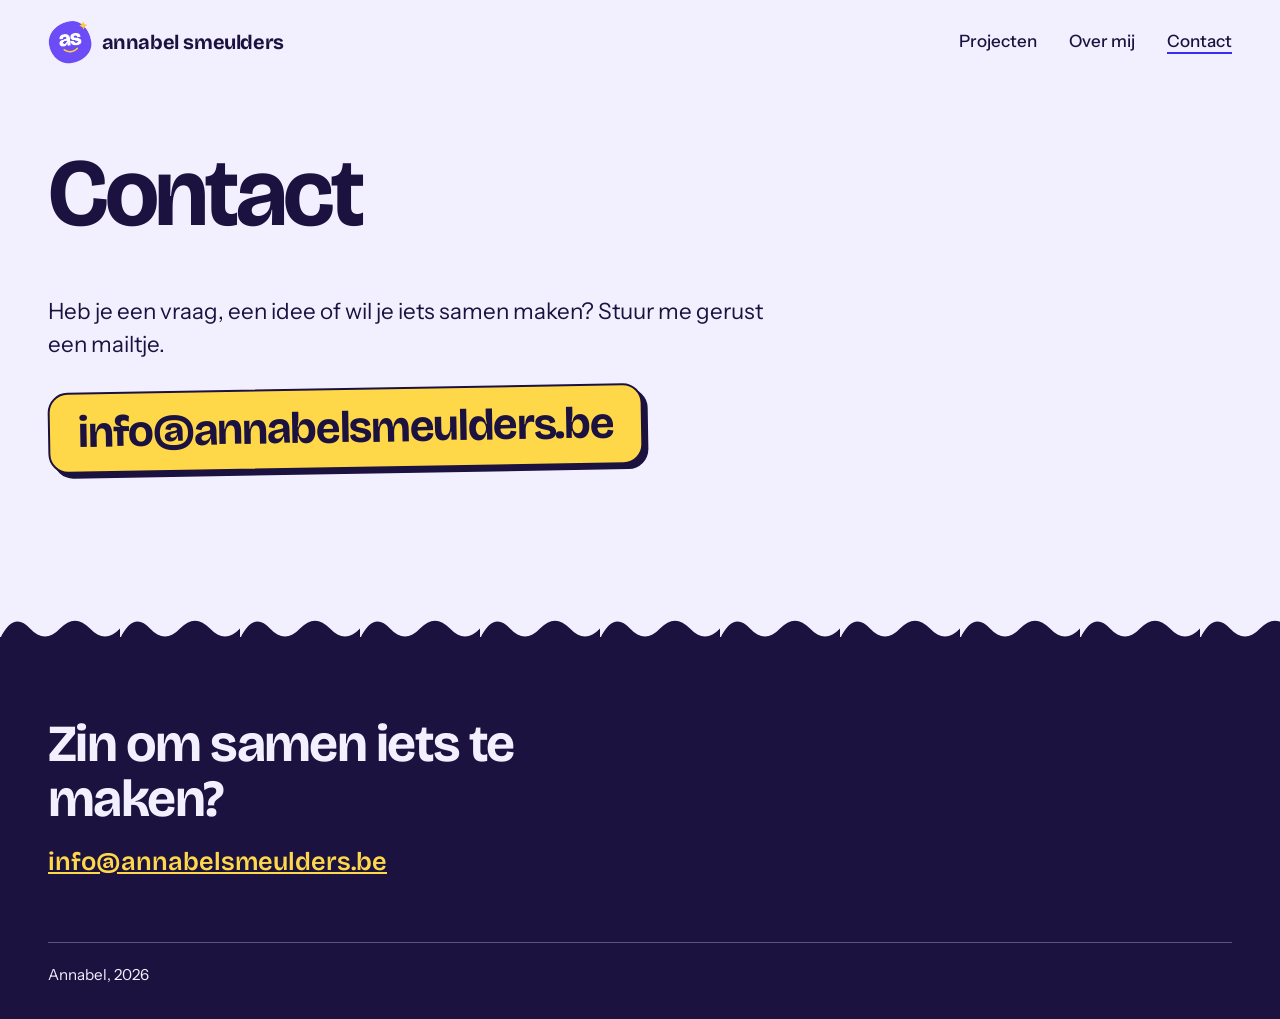
==== contact.html @ 8a9bc987 "Eerste versie van het portfolio Co-Authored-By: Claude Opus 5.5 <noreply@anthropic.com>" ====
<!doctype html>
<html lang="nl">
<head>
  <meta charset="utf-8">
  <meta name="viewport" content="width=device-width, initial-scale=1">
  <title>Contact | Annabel</title>
  <meta name="description" content="Portfolio van Annabel, student Experience Design in Mechelen. Websites, apps, Unity en 3D, data-visualisatie en meer.">
  <meta property="og:type" content="website">
  <meta property="og:title" content="Annabel | Portfolio Experience Design">
  <meta property="og:description" content="Websites, apps, Unity en 3D, data-visualisatie en meer.">
  <meta name="theme-color" content="#f2f0ff">
  <link rel="icon" href="favicon.svg" type="image/svg+xml">
  <link rel="preconnect" href="https://fonts.googleapis.com">
  <link rel="preconnect" href="https://fonts.gstatic.com" crossorigin>
  <link href="https://fonts.googleapis.com/css2?family=Bricolage+Grotesque:opsz,wght@12..96,400..800&family=Instrument+Sans:wght@400..700&display=swap" rel="stylesheet">
  <link rel="stylesheet" href="css/style.css">
</head>
<body data-pagina="contact">
<main id="main">
  <section class="wrap paginakop">
    <h1>Contact</h1>
  </section>

  <section class="wrap contact-pagina">
    <p class="lead">Heb je een vraag, een idee of wil je iets samen maken? Stuur me gerust een mailtje.</p>
    <a class="contact-mail" id="contact-mail" href="#"></a>
    <ul class="contact-links" id="contact-links"></ul>
  </section>
</main>
<noscript><p class="wrap">Deze site heeft JavaScript nodig om de projecten te tonen. Zet JavaScript aan of mail me via de knop onderaan.</p></noscript>
<script src="content.js"></script>
<script src="js/app.js"></script>
<script src="js/snake.js"></script>
</body>
</html>
---- css/style.css ----
/* ==========================================================================
   STIJL
   Kleuren en lettertypes staan bovenaan als variabelen: pas ze daar aan en
   de hele site verandert mee.
   ========================================================================== */

:root {
  --papier: #f2f0ff;
  --inkt: #1c1240;
  --blauw: #3a2cf0;
  --oranje: #ff6a3d;
  --geel: #ffd84a;
  --roze: #ff9ad5;
  --mint: #7fe0c0;

  --lijn: rgba(28, 18, 64, 0.18);
  --gedempt: rgba(28, 18, 64, 0.72);

  --rand: clamp(1.25rem, 4vw, 3rem);
  --max: 1200px;

  --kop: "Bricolage Grotesque", "Arial Rounded MT Bold", "Helvetica Neue", Arial, sans-serif;
  --tekst: "Instrument Sans", system-ui, -apple-system, "Segoe UI", Roboto, sans-serif;
}

*,
*::before,
*::after {
  box-sizing: border-box;
}

html {
  -webkit-text-size-adjust: 100%;
}

body {
  margin: 0;
  background: var(--papier);
  color: var(--inkt);
  font: 400 1.0625rem/1.6 var(--tekst);
}

img,
svg {
  display: block;
  max-width: 100%;
}

a {
  color: inherit;
}

h1,
h2,
h3 {
  font-family: var(--kop);
  margin: 0;
}

.wrap {
  width: min(100% - 2 * var(--rand), var(--max));
  margin-inline: auto;
}

:focus-visible {
  outline: 3px solid var(--oranje);
  outline-offset: 3px;
  border-radius: 4px;
}

.skip {
  position: absolute;
  left: var(--rand);
  top: -5rem;
  z-index: 100;
  background: var(--inkt);
  color: var(--papier);
  padding: 0.6rem 1rem;
  border-radius: 999px;
}
.skip:focus {
  top: 1rem;
}

/* ---------- Kop en menu ---------- */

.kop {
  display: flex;
  justify-content: space-between;
  align-items: center;
  padding-block: 1.25rem;
}

.logo {
  font: 700 1.25rem/1 var(--kop);
  letter-spacing: -0.02em;
  text-decoration: none;
  display: inline-flex;
  align-items: center;
  gap: 0.6rem;
}
.logo img {
  width: 44px;
  height: 44px;
  object-fit: contain;
  transition: transform 0.15s;
}
.logo:hover img {
  transform: rotate(-8deg) scale(1.05);
}
.logo:hover {
  color: var(--blauw);
}
.logo span,
.menu a {
  white-space: nowrap;
}
@media (max-width: 640px) {
  .logo span {
    display: none;
  }
}

.menu {
  display: flex;
  gap: clamp(1rem, 3vw, 2rem);
}

.menu a {
  text-decoration: none;
  font-weight: 500;
  padding-block: 0.25rem;
}

.menu a:hover,
.menu a[aria-current="page"] {
  text-decoration: underline;
  text-decoration-thickness: 2px;
  text-underline-offset: 0.3em;
}

.menu a[aria-current="page"] {
  text-decoration-color: var(--blauw);
}

/* ---------- Hero ---------- */

.hero {
  display: flex;
  align-items: center;
  min-height: min(840px, calc(100svh - 72px));
  padding-block: 4rem;
  background: var(--geel);
  overflow: hidden;
}

.hero-layout {
  display: grid;
  grid-template-columns: minmax(0, 1.15fr) minmax(280px, 0.8fr);
  align-items: center;
  gap: clamp(2rem, 5vw, 5rem);
}

.hero-copy {
  min-width: 0;
  position: relative;
  z-index: 1;
}

.hero-overline,
.werk-overline {
  margin: 0 0 0.75rem;
  font-size: 0.8rem;
  font-weight: 700;
}

.hero-overline span {
  color: var(--oranje);
  padding-inline: 0.35rem;
}

.hero-naam {
  margin: 0 0 0.75rem;
  color: var(--blauw);
  font: 700 7.5rem/0.82 var(--kop);
}

.hero-portret {
  width: 100%;
  max-width: 420px;
  justify-self: end;
  margin: 0;
}

.hero-foto {
  width: 100%;
  aspect-ratio: 4 / 5;
  object-fit: cover;
  border: 2px solid var(--inkt);
  border-radius: 48% 48% 8px 8px;
  box-shadow: 14px 14px 0 var(--roze);
  animation: portret-zweef 5.5s ease-in-out infinite;
}

@keyframes portret-zweef {
  50% {
    transform: translateY(-8px) rotate(1deg);
    box-shadow: 12px 16px 0 var(--mint);
  }
}

.hero h1 {
  max-width: 20ch;
  font-size: 4rem;
  font-weight: 700;
  line-height: 0.94;
}

.intro {
  margin: 1.25rem 0 0;
  max-width: 54ch;
  font-size: 1.2rem;
  line-height: 1.5;
}

.hero-portret figcaption {
  margin-top: 1rem;
  text-align: right;
  font-size: 0.85rem;
  font-weight: 600;
}

.hero-cta {
  display: inline-flex;
  align-items: center;
  gap: 0.65rem;
  margin-top: 1.5rem;
  font: 700 1.2rem/1.2 var(--kop);
  text-decoration-thickness: 2px;
  text-underline-offset: 0.3em;
}

.hero-cta span {
  display: inline-block;
  color: var(--blauw);
  transition: transform 0.2s ease;
}

.hero-cta:hover span {
  transform: translate(3px, 3px);
}

.loopband {
  overflow: hidden;
  background: var(--inkt);
  color: var(--papier);
  border-block: 2px solid var(--inkt);
}

.loopband-track {
  display: flex;
  align-items: center;
  gap: 1.5rem;
  width: max-content;
  padding-block: 0.85rem;
  animation: band-loop 28s linear infinite;
}

.loopband-track span {
  font: 700 1.1rem/1 var(--kop);
}

.loopband-track span:nth-child(even) {
  color: var(--roze);
}

@keyframes band-loop {
  to { transform: translateX(-50%); }
}

.werk-home {
  padding-block: 5rem;
}

.werk-heading {
  display: flex;
  justify-content: space-between;
  align-items: end;
  gap: 2rem;
  margin-bottom: 2rem;
}

.werk-overline {
  color: var(--gedempt);
}

.werk-heading h2 {
  font: 700 3.5rem/0.95 var(--kop);
}

.werk-heading .meer {
  flex: 0 0 auto;
  margin: 0 0 0.25rem;
}

#uitgelicht {
  display: grid;
  grid-template-columns: repeat(2, minmax(0, 1fr));
  gap: 3.5rem 2rem;
  padding: 0;
  border: 0;
}

#uitgelicht > li {
  min-width: 0;
  border: 0;
}

#uitgelicht .rij {
  display: grid;
  grid-template-columns: minmax(0, 1fr);
  grid-template-areas: "thumb" "titel" "info";
  gap: 0.85rem;
  padding: 0;
}

#uitgelicht .rij-thumb {
  width: 100%;
  aspect-ratio: 16 / 9;
  border-radius: 4px;
  transition: transform 0.35s cubic-bezier(0.2, 0.7, 0.2, 1);
}

#uitgelicht .rij:hover .rij-thumb,
#uitgelicht .rij:focus-visible .rij-thumb {
  transform: translateY(-5px) rotate(-1deg);
}

#uitgelicht .rij-titel {
  font-size: 2.8rem;
  line-height: 0.95;
}

#uitgelicht .rij-info {
  flex-direction: row;
  justify-content: space-between;
  gap: 1rem;
  text-align: left;
}

@media (max-width: 899px) {
  .hero {
    min-height: 0;
    padding-block: 3.5rem;
  }
  .hero-layout {
    grid-template-columns: minmax(0, 1fr);
    gap: 2.5rem;
  }
  .hero-naam {
    font-size: 6rem;
  }
  .hero h1 {
    font-size: 3.5rem;
  }
  .hero-portret {
    max-width: 360px;
  }
}

@media (max-width: 720px) {
  .hero {
    padding-block: 3rem;
  }
  .hero-layout {
    gap: 2rem;
  }
  .hero-naam {
    font-size: 4.5rem;
  }
  .hero h1 {
    font-size: 2.75rem;
  }
  .intro {
    font-size: 1.05rem;
  }
  .hero-portret {
    max-width: 280px;
    justify-self: center;
  }
  .werk-home {
    padding-block: 3.5rem;
  }
  .werk-heading {
    align-items: flex-start;
    flex-direction: column;
    gap: 1rem;
  }
  .werk-heading h2 {
    font-size: 2.5rem;
  }
  #uitgelicht {
    grid-template-columns: minmax(0, 1fr);
    gap: 2.5rem;
  }
  #uitgelicht > li:first-child {
    grid-column: auto;
  }
  #uitgelicht .rij-titel {
    font-size: 2.4rem;
  }
}

/* ---------- Stickers: de rollen-badges onder de intro ---------- */

.rollen {
  list-style: none;
  display: flex;
  flex-wrap: wrap;
  gap: 0.9rem 1rem;
  margin: 2.25rem 0 0;
  padding: 0;
}

.sticker {
  position: relative;
  font: 600 0.95rem/1.2 var(--tekst);
  background: var(--papier);
  border: 2px solid var(--inkt);
  border-radius: 999px;
  padding: 0.55rem 1.1rem;
}

/* elke sticker krijgt een eigen kleur, een eigen scheve hoek en een "plakbandje" */
.sticker::before {
  content: "";
  position: absolute;
  top: -0.6rem;
  left: 50%;
  width: 1.6rem;
  height: 0.85rem;
  background: rgba(255, 255, 255, 0.55);
  border: 1px solid rgba(28, 18, 64, 0.25);
  transform: translateX(-50%) rotate(-4deg);
}

.sticker.s0 { background: var(--geel); transform: rotate(-3deg); }
.sticker.s1 { background: var(--mint); transform: rotate(2deg); }
.sticker.s2 { background: var(--roze); transform: rotate(-2deg); }
.sticker.s3 { background: #d8d2ff; transform: rotate(3deg); }

.sticker:hover {
  transform: rotate(0deg) scale(1.06);
}

/* De woorden van de kop schuiven één keer omhoog. */
.w {
  display: inline-block;
  overflow: hidden;
  vertical-align: top;
  padding: 0 0.04em 0.12em;
  margin: 0 -0.04em -0.12em;
}
.w > span {
  display: inline-block;
  animation: op 0.75s cubic-bezier(0.2, 0.7, 0.2, 1) both;
  animation-delay: calc(var(--i) * 60ms);
}
@keyframes op {
  from {
    transform: translateY(105%);
  }
}

/* ---------- Projectenlijst (het hart van de site) ---------- */

.lijst {
  list-style: none;
  margin: 0;
  padding: 0;
  border-top: 2px solid var(--inkt);
}

.lijst > li {
  border-bottom: 1px solid var(--lijn);
  animation: rij-binnen 0.65s cubic-bezier(0.2, 0.7, 0.2, 1) both;
}
.lijst > li:nth-child(2) { animation-delay: 80ms; }
.lijst > li:nth-child(3) { animation-delay: 160ms; }
.lijst > li:nth-child(4) { animation-delay: 240ms; }
.lijst > li:nth-child(5) { animation-delay: 320ms; }
.lijst > li:nth-child(6) { animation-delay: 400ms; }
@keyframes rij-binnen {
  from {
    opacity: 0;
    transform: translateY(16px);
  }
}

.rij {
  display: grid;
  grid-template-columns: 1fr auto 112px;
  grid-template-areas: "titel info thumb";
  align-items: center;
  gap: 0.25rem 1.5rem;
  padding-block: clamp(0.9rem, 2vw, 1.4rem);
  text-decoration: none;
}

.rij-titel {
  grid-area: titel;
  font: 700 clamp(2rem, 6vw, 4.75rem) / 1 var(--kop);
  letter-spacing: -0.03em;
}

.rij-info {
  grid-area: info;
  display: flex;
  flex-direction: column;
  text-align: right;
  font-size: 0.95rem;
  line-height: 1.35;
  color: var(--gedempt);
}

.rij-thumb {
  grid-area: thumb;
  aspect-ratio: 4 / 3;
  border: 2px solid var(--inkt);
  border-radius: 12px;
  overflow: hidden;
}

/* Bij hover of toetsenbord-focus: titel wordt blauw en de cover draait even */
.rij-titel {
  display: inline-block;
  transition: transform 0.15s, color 0.15s;
}
.rij:hover .rij-titel,
.rij:focus-visible .rij-titel {
  color: var(--blauw);
  transform: rotate(-1.5deg);
}
.rij-thumb {
  transition: transform 0.2s;
}
.rij:hover .rij-thumb,
.rij:focus-visible .rij-thumb {
  transform: rotate(-5deg) scale(1.12);
}

.meer {
  display: inline-block;
  margin-top: 1.75rem;
  font: 600 1.25rem/1.2 var(--kop);
  text-decoration: underline;
  text-decoration-thickness: 2px;
  text-underline-offset: 0.3em;
}
.meer:hover {
  color: var(--blauw);
}

.cover svg,
.cover img,
.rij-thumb svg,
.rij-thumb img {
  width: 100%;
  height: 100%;
  object-fit: cover;
}

/* Telefoon: cover rechts naast titel en info */
@media (max-width: 720px) {
  .rij {
    grid-template-columns: 1fr 84px;
    grid-template-areas:
      "titel thumb"
      "info thumb";
  }
  .rij-info {
    text-align: left;
  }
  .rij-thumb {
    aspect-ratio: 1;
  }
}

/* ---------- Confetti en toast (Konami-code) ---------- */

.confetti-laag {
  position: fixed;
  inset: 0;
  pointer-events: none;
  overflow: hidden;
  z-index: 200;
}
.confetti-laag i {
  position: absolute;
  top: -12px;
  left: var(--x);
  width: 9px;
  height: 13px;
  background: var(--k);
  border-radius: 2px;
  opacity: 0.95;
  animation: confetti-val var(--d) var(--v) cubic-bezier(0.4, 0, 0.6, 1) forwards;
}
@keyframes confetti-val {
  to {
    transform: translateY(105vh) rotate(var(--r));
    opacity: 0.5;
  }
}

.toast {
  position: fixed;
  left: 50%;
  bottom: 2rem;
  z-index: 210;
  background: var(--inkt);
  color: var(--papier);
  padding: 0.85rem 1.4rem;
  border-radius: 999px;
  font-weight: 600;
  box-shadow: 4px 4px 0 rgba(0, 0, 0, 0.25);
  opacity: 0;
  transform: translate(-50%, 16px);
  transition: opacity 0.3s, transform 0.3s;
}
.toast.zichtbaar {
  opacity: 1;
  transform: translate(-50%, 0);
}

/* ---------- Snake (verstopte verrassing) ---------- */

.snake-overlay {
  position: fixed;
  inset: 0;
  z-index: 300;
  display: flex;
  align-items: center;
  justify-content: center;
  padding: 1rem;
  background: rgba(28, 18, 64, 0.6);
}
.snake-overlay[hidden] {
  display: none;
}
.snake-card {
  position: relative;
  width: min(92vw, 380px);
  text-align: center;
  background: var(--papier);
  border: 3px solid var(--inkt);
  border-radius: 24px;
  box-shadow: 8px 8px 0 var(--inkt);
  padding: 1.75rem;
  transform: rotate(-1deg);
}
.snake-close {
  position: absolute;
  top: 0.6rem;
  right: 0.6rem;
  width: 2.15rem;
  height: 2.15rem;
  border-radius: 999px;
  border: 2px solid var(--inkt);
  background: var(--roze);
  font-size: 1.2rem;
  line-height: 1;
  cursor: pointer;
}
.snake-kicker {
  margin: 0;
  font-size: 0.85rem;
  font-weight: 700;
  color: var(--blauw);
}
.snake-titel {
  margin: 0.2rem 0 0.85rem;
  font-size: 1.6rem;
  letter-spacing: -0.02em;
}
.snake-score-row {
  display: flex;
  justify-content: center;
  gap: 1.5rem;
  margin-bottom: 0.85rem;
  font-size: 0.95rem;
}
#snakeCanvas {
  display: block;
  margin: 0 auto;
  max-width: 100%;
  height: auto;
  border: 2px solid var(--inkt);
  border-radius: 12px;
  touch-action: none;
}
.snake-hint {
  margin: 0.85rem 0 0.5rem;
  font-size: 0.85rem;
  color: var(--gedempt);
}
.snake-dpad {
  display: grid;
  grid-template-columns: repeat(3, 2.5rem);
  grid-template-rows: repeat(2, 2.5rem);
  gap: 0.4rem;
  justify-content: center;
  margin-top: 0.75rem;
}
.snake-dpad button {
  border: 2px solid var(--inkt);
  border-radius: 10px;
  background: var(--geel);
  font-size: 1.05rem;
  cursor: pointer;
  box-shadow: 2px 2px 0 var(--inkt);
}
.snake-dpad button[data-dir="up"] { grid-column: 2; grid-row: 1; }
.snake-dpad button[data-dir="left"] { grid-column: 1; grid-row: 2; }
.snake-dpad button[data-dir="down"] { grid-column: 2; grid-row: 2; }
.snake-dpad button[data-dir="right"] { grid-column: 3; grid-row: 2; }

@media (hover: hover) and (pointer: fine) {
  .snake-dpad {
    display: none; /* op desktop speel je toch met het toetsenbord */
  }
}

/* ---------- Duo-blok (label links, tekst rechts) ---------- */

.duo {
  display: grid;
  grid-template-columns: minmax(0, 1fr) minmax(0, 2fr);
  gap: 1rem 2rem;
  padding-block: clamp(3rem, 8vw, 5.5rem);
}
.duo h2 {
  font-size: 1.5rem;
  letter-spacing: -0.02em;
}
.duo p {
  margin: 0;
  max-width: 62ch;
  font-size: 1.25rem;
  line-height: 1.5;
}

/* ---------- Projectenpagina ---------- */

.paginakop {
  padding-top: clamp(2rem, 6vw, 4rem);
  padding-bottom: 2rem;
}
.paginakop h1 {
  font-size: clamp(2.6rem, 8vw, 6rem);
  line-height: 0.95;
  letter-spacing: -0.035em;
  font-weight: 700;
}

.filters {
  display: flex;
  flex-wrap: wrap;
  gap: 0.6rem;
  margin-bottom: 1rem;
}

.chip {
  font: 600 1rem/1 var(--tekst);
  color: inherit;
  background: var(--papier);
  border: 2px solid var(--inkt);
  border-radius: 999px;
  padding: 0.55rem 1rem;
  cursor: pointer;
  box-shadow: 3px 3px 0 var(--inkt);
  transition: transform 0.12s, box-shadow 0.12s, background 0.12s;
}
.chip:hover {
  transform: translate(-1px, -1px);
  box-shadow: 4px 4px 0 var(--inkt);
}
.chip[aria-pressed="true"] {
  background: var(--blauw);
  color: #fff;
  transform: translate(2px, 2px);
  box-shadow: 1px 1px 0 var(--inkt);
}

.teller {
  margin: 0 0 1.5rem;
  color: var(--gedempt);
  font-size: 0.95rem;
}

.klein {
  padding-block: clamp(3rem, 8vw, 5rem);
}
.klein h2 {
  font-size: 1.5rem;
  letter-spacing: -0.02em;
  margin-bottom: 1rem;
}
.klein-lijst {
  list-style: none;
  margin: 0;
  padding: 0;
  border-top: 2px solid var(--inkt);
}
.klein-rij {
  display: grid;
  grid-template-columns: minmax(0, 1fr) minmax(0, 2fr) minmax(0, 1fr);
  gap: 0.25rem 2rem;
  padding-block: 1rem;
  border-bottom: 1px solid var(--lijn);
}
.klein-rij strong {
  font: 700 1.125rem/1.3 var(--kop);
}
.klein-rij span:last-child {
  color: var(--gedempt);
  text-align: right;
}

/* ---------- Projectpagina ---------- */

.project {
  padding-top: clamp(1.5rem, 4vw, 2.5rem);
  padding-bottom: clamp(3rem, 8vw, 5rem);
}
.terug {
  display: inline-block;
  margin-bottom: 1.5rem;
  font-weight: 500;
}
.project h1 {
  font-size: clamp(2.6rem, 8vw, 6rem);
  line-height: 0.95;
  letter-spacing: -0.035em;
  font-weight: 700;
  max-width: 16ch;
}
.lead {
  margin: 1.5rem 0 0;
  max-width: 50ch;
  font-size: clamp(1.15rem, 2vw, 1.4rem);
  line-height: 1.45;
}

.knoppen {
  display: flex;
  flex-wrap: wrap;
  gap: 0.75rem;
  margin-top: 1.75rem;
}
.knop {
  display: inline-block;
  padding: 0.8rem 1.35rem;
  border-radius: 999px;
  background: var(--geel);
  color: var(--inkt);
  font-weight: 700;
  text-decoration: none;
  border: 2px solid var(--inkt);
  box-shadow: 4px 4px 0 var(--inkt);
  transition: transform 0.12s, box-shadow 0.12s;
}
.knop:hover {
  transform: translate(-2px, -2px);
  box-shadow: 6px 6px 0 var(--inkt);
}
.knop:active {
  transform: translate(2px, 2px);
  box-shadow: 1px 1px 0 var(--inkt);
}

.meta {
  display: grid;
  grid-template-columns: repeat(auto-fit, minmax(170px, 1fr));
  gap: 1.25rem 2rem;
  margin: 2.5rem 0;
  padding-top: 1.25rem;
  border-top: 2px solid var(--inkt);
}
.meta dt {
  font-size: 0.9rem;
  color: var(--gedempt);
}
.meta dd {
  margin: 0.15rem 0 0;
  font-weight: 500;
}

.cover {
  position: relative;
  aspect-ratio: 16 / 9;
  border-radius: 16px;
  overflow: hidden;
  border: 2px solid var(--inkt);
  transform: rotate(-0.6deg);
}
.cover::after {
  content: "";
  position: absolute;
  top: -0.7rem;
  left: 2rem;
  width: 3.5rem;
  height: 1.5rem;
  background: rgba(255, 255, 255, 0.6);
  border: 1px solid rgba(28, 18, 64, 0.3);
  transform: rotate(-5deg);
  z-index: 2;
}

.sectie {
  display: grid;
  grid-template-columns: minmax(0, 1fr) minmax(0, 2fr);
  gap: 1rem 2rem;
  padding-block: clamp(2rem, 5vw, 3rem);
  border-top: 1px solid var(--lijn);
}
.sectie:first-of-type {
  margin-top: clamp(2rem, 5vw, 3.5rem);
  border-top: 2px solid var(--inkt);
}
.sectie h2 {
  font-size: 1.5rem;
  letter-spacing: -0.02em;
}
.tekst {
  max-width: 62ch;
}
.tekst p {
  margin: 0 0 1em;
}
.tekst p:last-child {
  margin-bottom: 0;
}
.tekst ul {
  margin: 0;
  padding-left: 1.2em;
}
.tekst li {
  margin-bottom: 0.5em;
}
.stap + .stap {
  margin-top: 1.75rem;
}
.stap h3 {
  font-size: 1.15rem;
  letter-spacing: -0.01em;
  margin-bottom: 0.35rem;
}
.stap p {
  margin: 0;
}

.media {
  display: grid;
  gap: 1.5rem;
  grid-template-columns: repeat(auto-fit, minmax(min(100%, 320px), 1fr));
}
.media img {
  width: 100%;
  border-radius: 16px;
  border: 2px solid var(--inkt);
}
.media figcaption {
  margin-top: 0.5rem;
  font-size: 0.95rem;
  color: var(--gedempt);
}
.video {
  grid-column: 1 / -1;
  aspect-ratio: 16 / 9;
  border-radius: 16px;
  overflow: hidden;
  border: 2px solid var(--inkt);
}
.video iframe {
  width: 100%;
  height: 100%;
  border: 0;
}

.volgende {
  margin-top: clamp(3rem, 8vw, 5rem);
}
.volgende > p {
  margin: 0 0 0.75rem;
  font-weight: 500;
}

/* ---------- Over mij en contact ---------- */

.over {
  display: grid;
  grid-template-columns: minmax(0, 3fr) minmax(0, 2fr);
  gap: clamp(2rem, 6vw, 5rem);
  padding-bottom: clamp(3rem, 8vw, 5rem);
}
.over .tekst p {
  font-size: 1.2rem;
  line-height: 1.55;
}
.over-foto {
  width: 100%;
  max-width: 420px;
  border-radius: 16px;
  border: 2px solid var(--inkt);
  margin-bottom: 2rem;
}
.groep + .groep {
  margin-top: 2rem;
}
.groep h2 {
  font-size: 1.25rem;
  letter-spacing: -0.02em;
  margin-bottom: 0.75rem;
}
.tags {
  display: flex;
  flex-wrap: wrap;
  gap: 0.6rem;
  list-style: none;
  margin: 0;
  padding: 0;
}
.tags li {
  border: 2px solid var(--inkt);
  background: var(--papier);
  border-radius: 999px;
  padding: 0.3rem 0.85rem;
  font-size: 0.95rem;
  font-weight: 600;
  box-shadow: 2px 2px 0 var(--inkt);
}
.tags li:nth-child(3n+1) { background: var(--geel); }
.tags li:nth-child(3n+2) { background: var(--mint); }
.tags li:nth-child(3n+3) { background: var(--roze); }

.contact-mail {
  position: relative;
  display: inline-block;
  margin-top: 1.75rem;
  padding: 0.9rem 1.75rem;
  background: var(--geel);
  border: 2px solid var(--inkt);
  border-radius: 20px;
  box-shadow: 5px 5px 0 var(--inkt);
  font: 700 clamp(1.5rem, 4.5vw, 2.75rem) / 1.1 var(--kop);
  letter-spacing: -0.03em;
  text-decoration: none;
  overflow-wrap: anywhere;
  transform: rotate(-1deg);
  transition: transform 0.15s, box-shadow 0.15s;
}
.contact-mail:hover {
  transform: rotate(0deg) translate(-2px, -2px);
  box-shadow: 7px 7px 0 var(--inkt);
}
.contact-mail:active {
  transform: translate(3px, 3px);
  box-shadow: 1px 1px 0 var(--inkt);
}
.contact-links {
  list-style: none;
  padding: 0;
  margin: 2.5rem 0 0;
  display: flex;
  flex-wrap: wrap;
  gap: 0.75rem 2rem;
  font-size: 1.15rem;
}
.contact-pagina {
  padding-bottom: clamp(3rem, 8vw, 6rem);
}

/* ---------- Voet ---------- */

.voet {
  position: relative;
  background: var(--inkt);
  color: var(--papier);
  padding-block: clamp(3rem, 8vw, 5rem) 2rem;
  margin-top: 2rem;
}
.voet::before {
  content: "";
  position: absolute;
  top: -1.2rem;
  left: 0;
  width: 100%;
  height: 1.3rem;
  background-color: var(--inkt);
  -webkit-mask: url("data:image/svg+xml,%3Csvg xmlns='http://www.w3.org/2000/svg' viewBox='0 0 120 20' preserveAspectRatio='none'%3E%3Cpath d='M0 20 C 10 0, 20 0, 30 10 S 50 20, 60 10 S 80 0, 90 10 S 110 20, 120 10 L120 20 Z'/%3E%3C/svg%3E") repeat-x;
  mask: url("data:image/svg+xml,%3Csvg xmlns='http://www.w3.org/2000/svg' viewBox='0 0 120 20' preserveAspectRatio='none'%3E%3Cpath d='M0 20 C 10 0, 20 0, 30 10 S 50 20, 60 10 S 80 0, 90 10 S 110 20, 120 10 L120 20 Z'/%3E%3C/svg%3E") repeat-x;
  -webkit-mask-size: 120px 100%;
  mask-size: 120px 100%;
}
.voet h2 {
  font-size: clamp(1.8rem, 4.5vw, 3.25rem);
  line-height: 1.05;
  letter-spacing: -0.03em;
  max-width: 18ch;
}
.voet-mail {
  display: inline-block;
  margin-top: 1.25rem;
  font: 600 clamp(1.15rem, 2.4vw, 1.6rem) / 1.2 var(--kop);
  color: var(--geel);
  overflow-wrap: anywhere;
}
.voet-onder {
  display: flex;
  flex-wrap: wrap;
  justify-content: space-between;
  gap: 1rem 2rem;
  margin-top: clamp(2.5rem, 6vw, 4rem);
  padding-top: 1.25rem;
  border-top: 1px solid rgba(242, 240, 255, 0.3);
  font-size: 0.95rem;
}
.voet-onder ul {
  list-style: none;
  margin: 0;
  padding: 0;
  display: flex;
  flex-wrap: wrap;
  gap: 0.5rem 1.5rem;
}
.voet :focus-visible {
  outline-color: var(--geel);
}

/* ---------- Over mij: de persoon achter alles ---------- */

.persoon {
  padding-block: clamp(2.5rem, 6vw, 4rem) clamp(3rem, 8vw, 5rem);
  border-top: 2px solid var(--inkt);
}
.persoon > h2 {
  font: 700 clamp(2.25rem, 6vw, 3.5rem)/0.95 var(--kop);
  letter-spacing: -0.03em;
}
.persoon-intro {
  max-width: 62ch;
  margin: 1.25rem 0 0;
  font-size: 1.2rem;
  line-height: 1.55;
}
.persoon-blok {
  display: grid;
  grid-template-columns: minmax(0, 2fr) minmax(0, 3fr);
  gap: clamp(1.5rem, 5vw, 4rem);
  align-items: center;
  margin-top: clamp(2.5rem, 6vw, 4rem);
}
.persoon-blok:nth-child(even) img {
  order: 2;
}
.persoon-blok img {
  width: 100%;
  max-height: 560px;
  object-fit: cover;
  object-position: 50% 70%;
  border-radius: 16px;
  border: 2px solid var(--inkt);
}
.persoon-blok .tekst p {
  font-size: 1.125rem;
  line-height: 1.55;
}
.persoon-blok h3 {
  font-size: 1.5rem;
  letter-spacing: -0.02em;
  margin-bottom: 0.75rem;
}

/* ---------- Klein scherm ---------- */

@media (max-width: 720px) {
  .duo,
  .sectie,
  .over,
  .persoon-blok {
    grid-template-columns: 1fr;
  }
  .persoon-blok:nth-child(even) img {
    order: 0;
  }
  .klein-rij {
    grid-template-columns: 1fr;
  }
  .klein-rij span:last-child {
    text-align: left;
  }
}

/* ---------- Minder beweging als iemand dat instelt ---------- */

@media (prefers-reduced-motion: reduce) {
  .w > span {
    animation: none;
  }
  .hero-foto,
  .lijst > li,
  .loopband-track {
    animation: none;
  }
  .hero-cta span,
  #uitgelicht .rij-thumb {
    transition: none;
  }
  .rij-thumb {
    transition: none;
  }
  .rij:hover .rij-thumb,
  .rij:focus-visible .rij-thumb {
    transform: none;
  }
  #uitgelicht .rij:hover .rij-thumb,
  #uitgelicht .rij:focus-visible .rij-thumb {
    transform: none;
  }
}
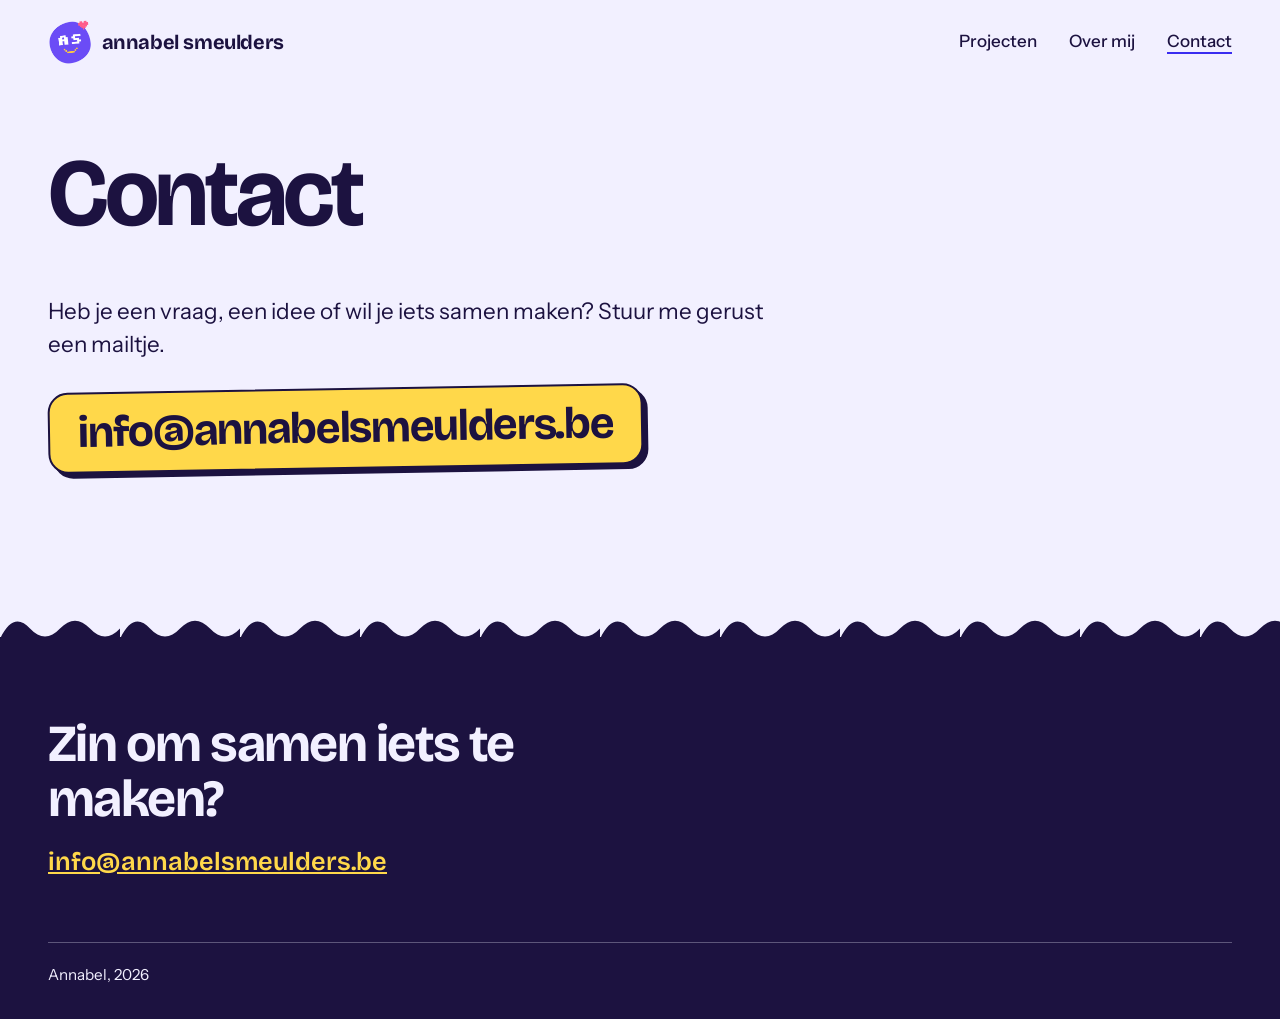
==== commit a4fa4018: "Google Analytics-tag op elke pagina Co-Authored-By: Claude Opus 5.5 <noreply@anthropic.com>" ====
--- a/contact.html
+++ b/contact.html
@@ -1,6 +1,15 @@
 <!doctype html>
 <html lang="nl">
 <head>
+  <!-- Google tag (gtag.js) -->
+  <script async src="https://www.googletagmanager.com/gtag/js?id=G-RPZGFZX9GP"></script>
+  <script>
+    window.dataLayer = window.dataLayer || [];
+    function gtag(){dataLayer.push(arguments);}
+    gtag('js', new Date());
+
+    gtag('config', 'G-RPZGFZX9GP');
+  </script>
   <meta charset="utf-8">
   <meta name="viewport" content="width=device-width, initial-scale=1">
   <title>Contact | Annabel</title>
